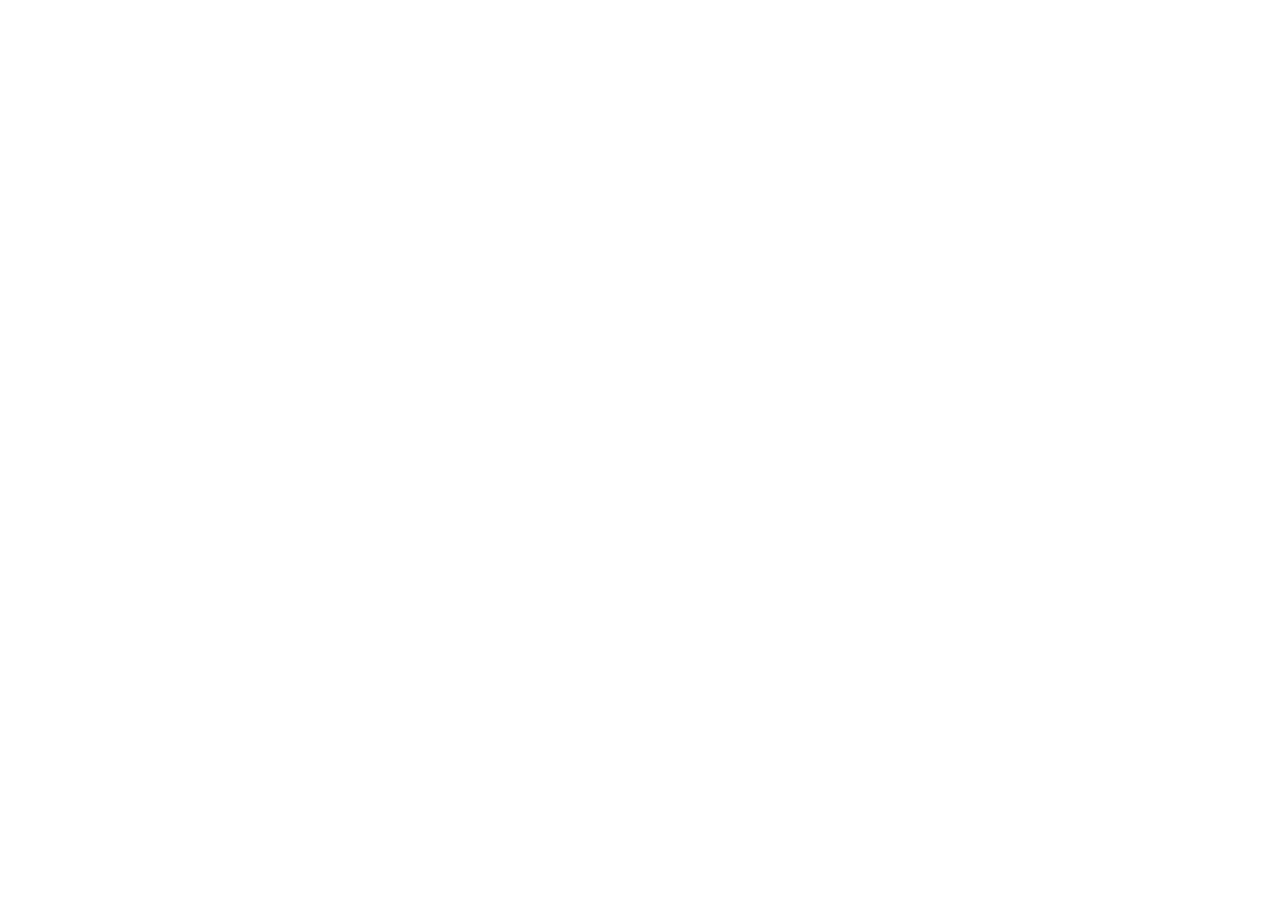
==== index.html @ 27f49786 "publish unchanged ginger landing pages" ====
<!doctype html>
<html lang="en">
  <head>
    <meta charset="UTF-8" />
    <meta name="viewport" content="width=device-width, initial-scale=1.0" />
    <meta name="theme-color" content="#f8f5ef" />
    <meta name="description" content="A little Ginger. A whole new connection. Discover people through Virtual Bars, break the ice with a virtual drink, and chat when the feeling is mutual." />
    <meta name="robots" content="noindex, nofollow" />
    <meta property="og:title" content="Ginger — A little spark. A real connection." />
    <meta property="og:description" content="Discover. Break the ice. Connect. A different way to meet people, made for your phone." />
    <meta property="og:type" content="website" />
    <link rel="icon" type="image/png" href="/brand/ginger-logo-v1.png" />
    <link rel="apple-touch-icon" href="/brand/ginger-logo-v1.png" />
    <title>Ginger — A little spark. A real connection.</title>
    <script type="module" crossorigin src="/assets/landing-E_qcwTYp.js"></script>
    <link rel="modulepreload" crossorigin href="/assets/landing-D39GTIyQ.js">
    <link rel="stylesheet" crossorigin href="/assets/landing-DTooMX7Y.css">
  </head>
  <body>
    <div id="root"></div>
    <noscript>This local launch preview needs JavaScript. Contact Ginger at jakelobl84@gmail.com.</noscript>
  </body>
</html>
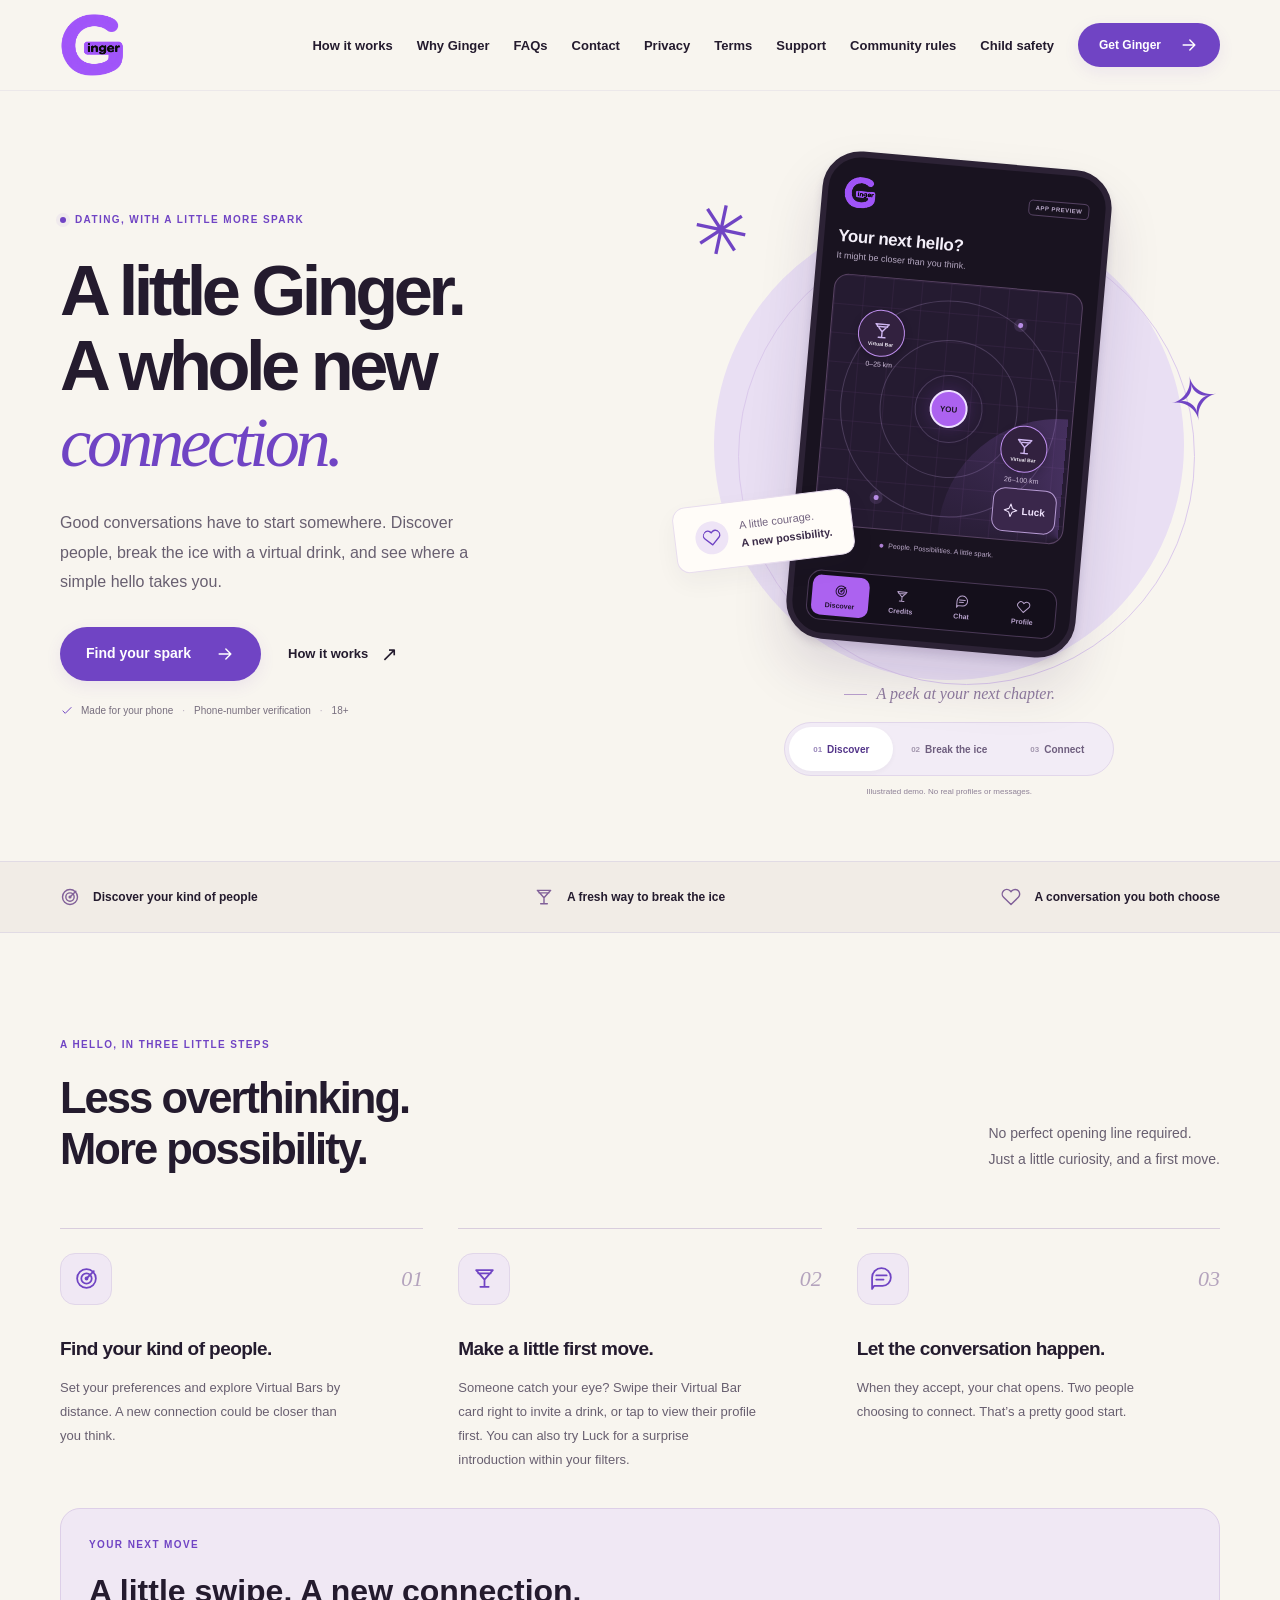
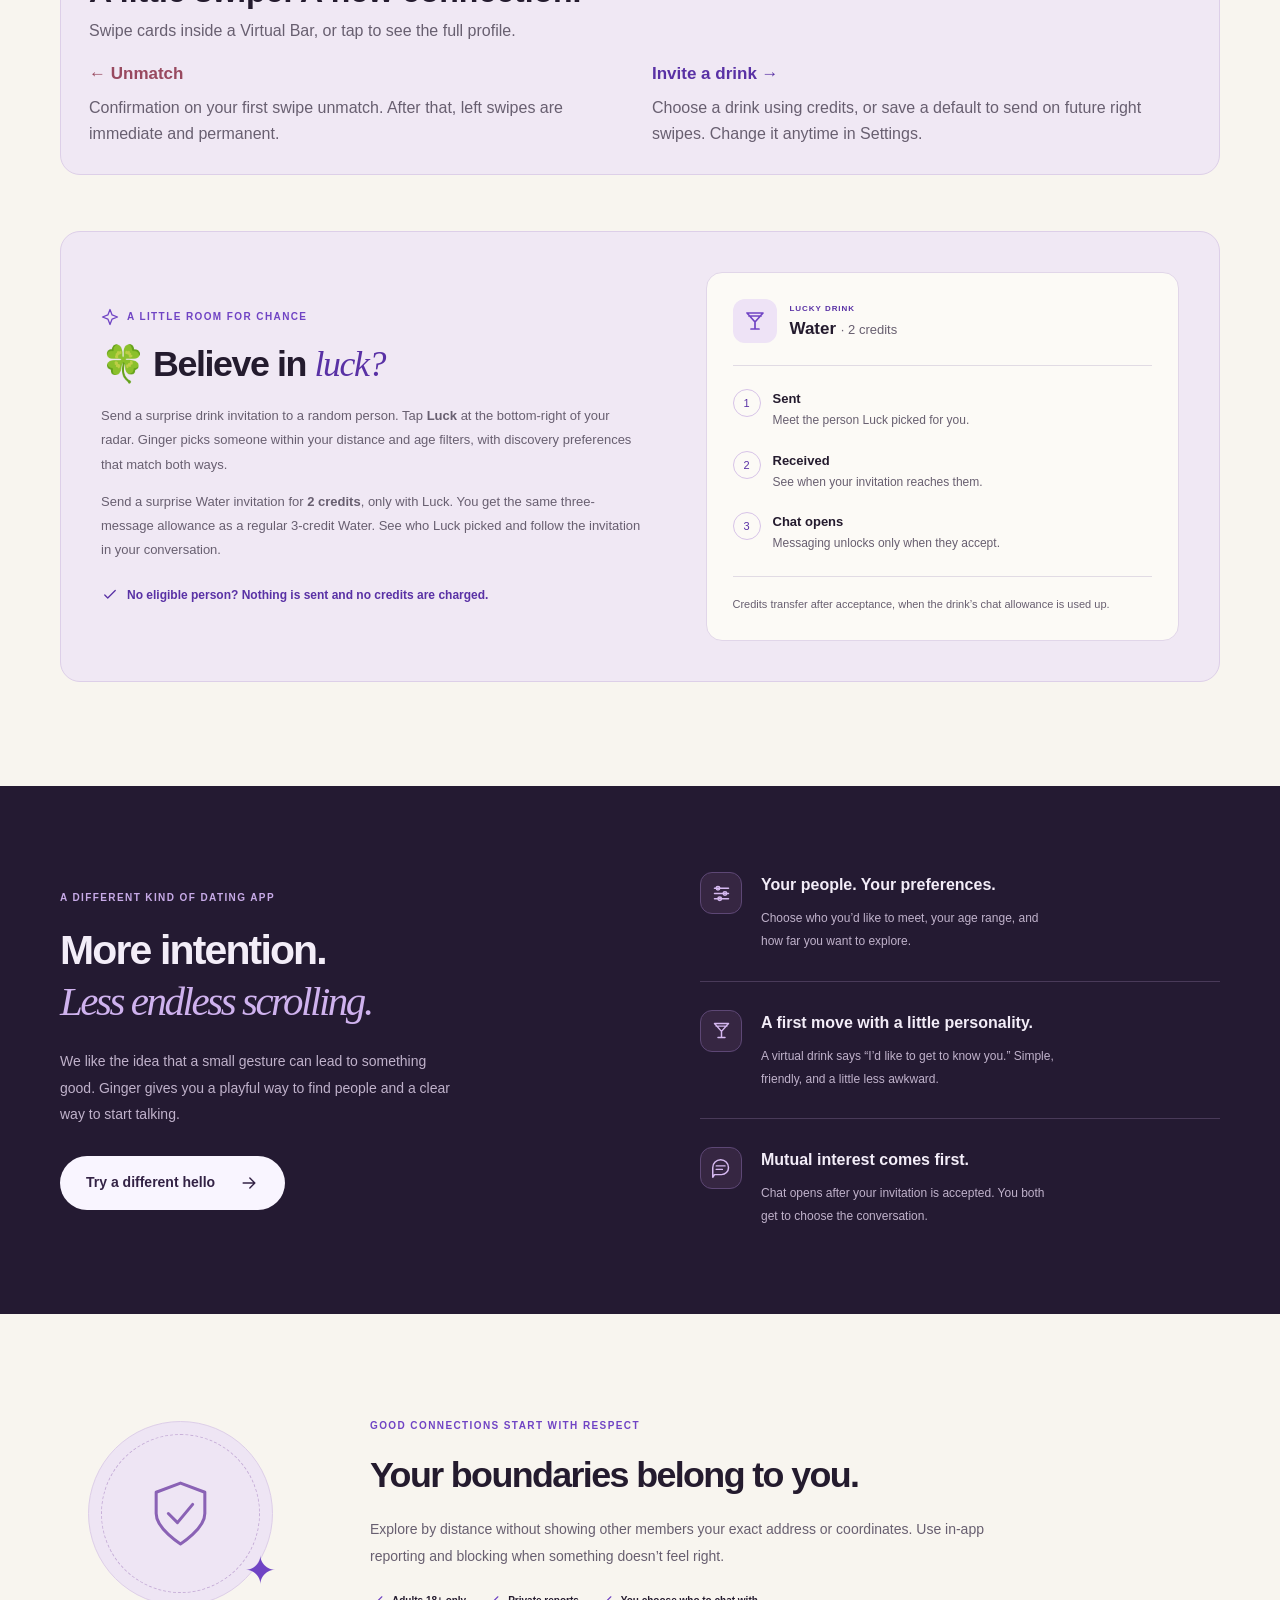
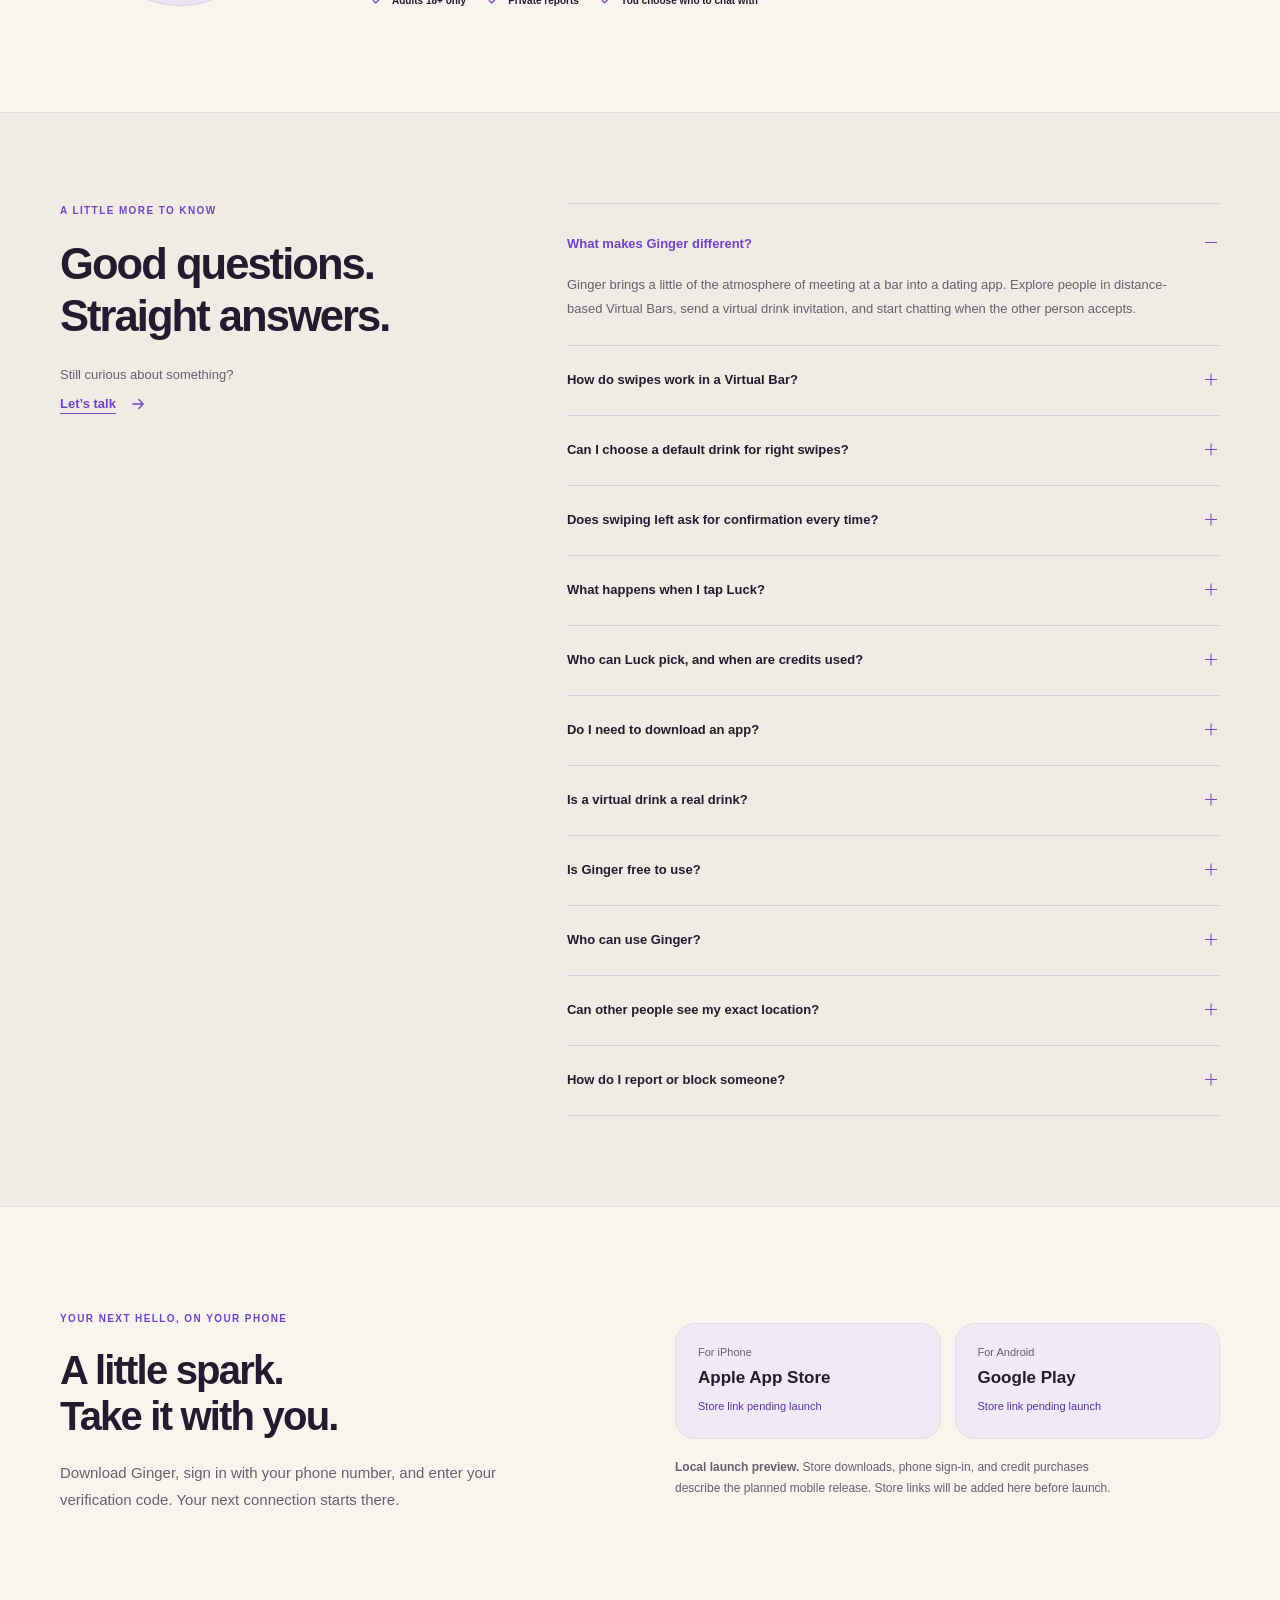
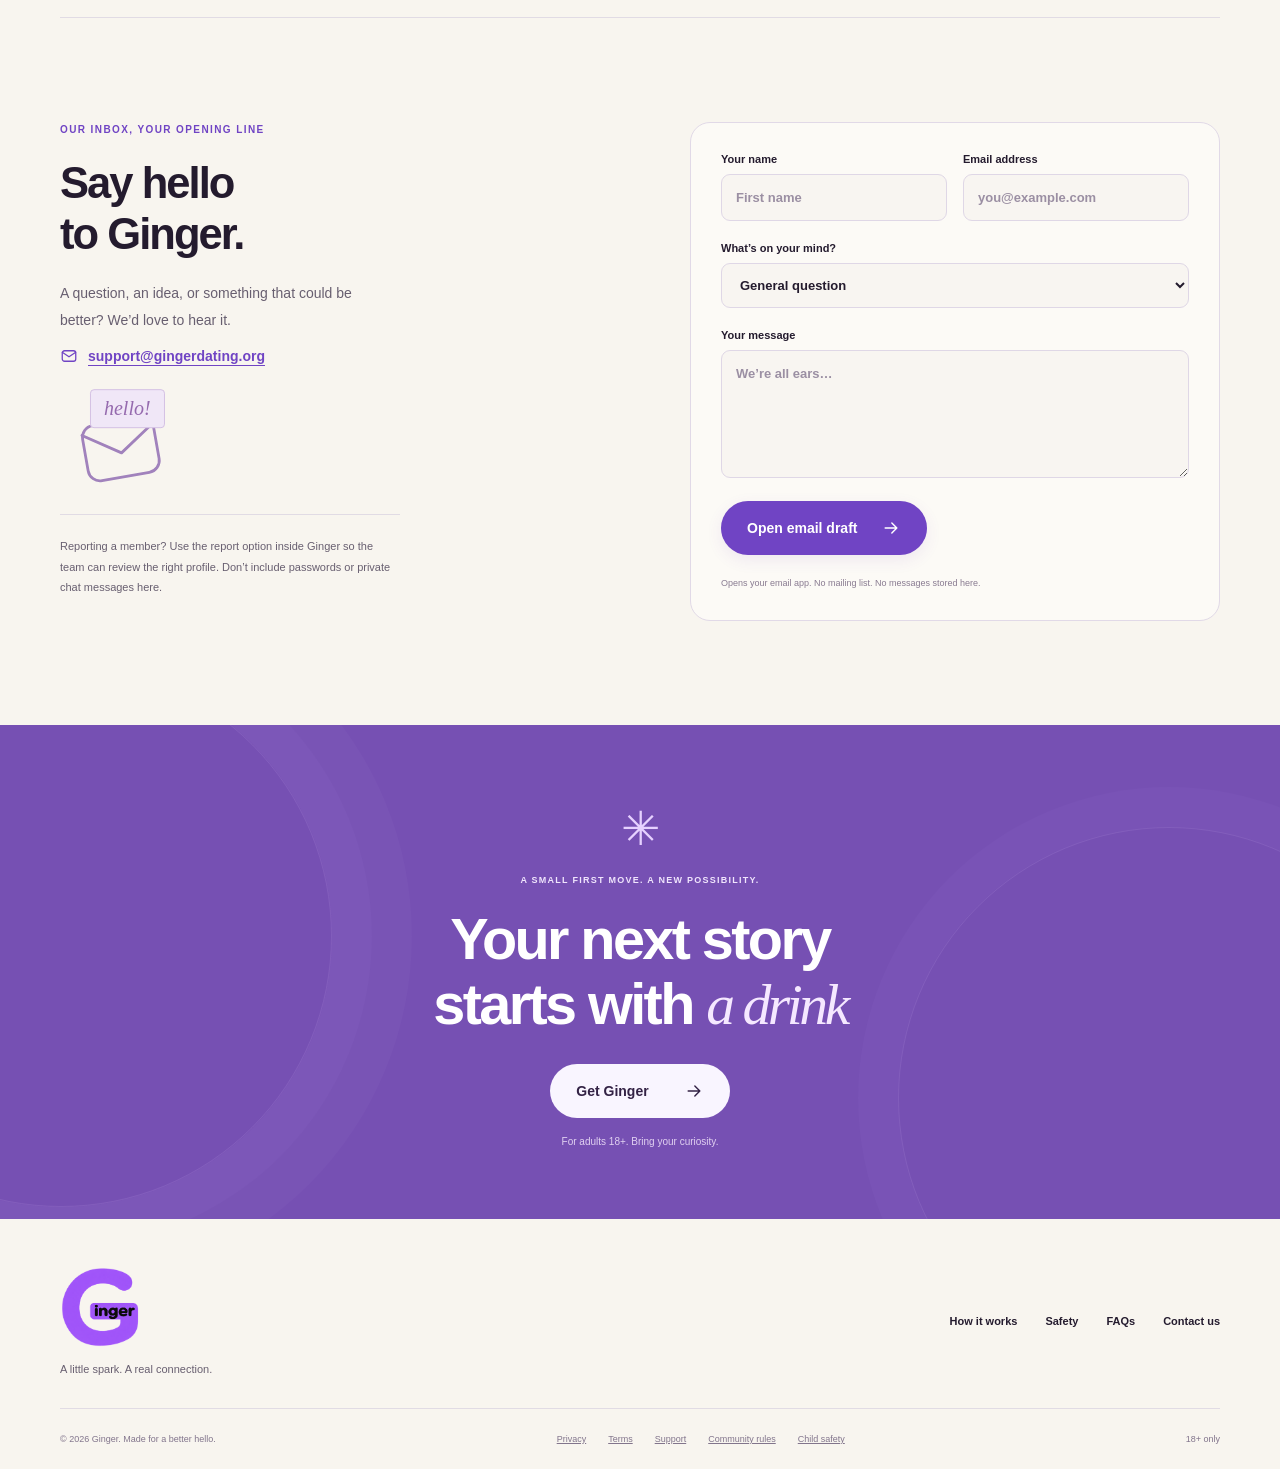
==== commit 41279afa: "publish support email on landing and policy pages" ====
--- a/index.html
+++ b/index.html
@@ -12,12 +12,12 @@
     <link rel="icon" type="image/png" href="/brand/ginger-logo-v1.png" />
     <link rel="apple-touch-icon" href="/brand/ginger-logo-v1.png" />
     <title>Ginger — A little spark. A real connection.</title>
-    <script type="module" crossorigin src="/assets/landing-E_qcwTYp.js"></script>
-    <link rel="modulepreload" crossorigin href="/assets/landing-D39GTIyQ.js">
+    <script type="module" crossorigin src="/assets/landing-k9-CSlGV.js"></script>
+    <link rel="modulepreload" crossorigin href="/assets/landing-Dc0mF144.js">
     <link rel="stylesheet" crossorigin href="/assets/landing-DTooMX7Y.css">
   </head>
   <body>
     <div id="root"></div>
-    <noscript>This local launch preview needs JavaScript. Contact Ginger at jakelobl84@gmail.com.</noscript>
+    <noscript>This local launch preview needs JavaScript. Contact Ginger at support@gingerdating.org.</noscript>
   </body>
 </html>
--- a/assets/landing-DTooMX7Y.css
+++ b/assets/landing-DTooMX7Y.css
@@ -0,0 +1 @@
+.ginger-logo{position:relative;display:inline-block;flex:0 0 auto;width:var(--ginger-logo-size, 48px);height:var(--ginger-logo-size, 48px);overflow:hidden;vertical-align:middle;line-height:0}.ginger-logo>img{position:absolute;left:-15.416667%;top:-15.9375%;display:block;width:130.625%;height:130.625%;max-width:none;object-fit:contain}:root{font-family:Inter,Segoe UI,Arial,sans-serif;color:#241b2e;background:#f8f5ef;font-synthesis:none;text-rendering:optimizeLegibility;-webkit-font-smoothing:antialiased;--paper: #f8f5ef;--ink: #241b2e;--muted: #685f70;--purple: #7044c4;--purple-dark: #5931a5;--line: #e1dbe4;--radius: 20px}*{box-sizing:border-box}html{scroll-behavior:smooth;scroll-padding-top:100px}body{margin:0;min-width:320px}button,input,select,textarea{font:inherit}button,a,input,select,textarea{-webkit-tap-highlight-color:transparent}button{cursor:pointer}button:disabled{opacity:.55;cursor:not-allowed}a{color:inherit}a,button{touch-action:manipulation}button,input,select,textarea,a{outline-offset:5px}:focus-visible{outline:3px solid #a36ee9}::selection{background:#ddc8f7;color:var(--ink)}h1,h2,h3,p{margin-top:0}.landing{overflow:clip}.container{width:min(1160px,calc(100% - 80px));margin-inline:auto}.icon{display:block;flex:0 0 auto;width:24px;height:24px}.sr-only{position:absolute;width:1px;height:1px;padding:0;margin:-1px;overflow:hidden;clip-path:inset(50%);white-space:nowrap;border:0}.skip-link{position:fixed;z-index:100;top:12px;left:12px;transform:translateY(-200%);padding:12px 20px;border-radius:10px;background:var(--purple);color:#fff}.skip-link:focus{transform:none}.site-header{position:sticky;top:0;z-index:30;background:#f8f5eff2;border-bottom:1px solid #e1dbe488;-webkit-backdrop-filter:blur(16px);backdrop-filter:blur(16px)}.header-inner{display:flex;align-items:center;justify-content:space-between;min-height:90px;gap:32px}.wordmark{display:inline-flex;align-items:center;flex:0 0 auto;width:max-content;--ginger-logo-size: 64px;text-decoration:none}.wordmark.footer-wordmark{--ginger-logo-size: 80px}.site-navigation{display:flex;align-items:center;gap:24px}.site-navigation>a:not(.button){font-size:13px;font-weight:600;text-decoration:none}.site-navigation>a:not(.button):hover,.site-footer a:hover{color:var(--purple)}.button{display:inline-flex;align-items:center;justify-content:center;gap:24px;min-height:54px;padding:15px 25px;border:1px solid transparent;border-radius:999px;font-size:14px;font-weight:700;line-height:1.2;text-decoration:none;transition:background .2s,transform .2s,box-shadow .2s}.button .icon{width:20px;height:20px}.button:hover:not(:disabled){transform:translateY(-2px)}.button-purple{background:var(--purple);color:#fff;box-shadow:0 5px 16px #7044c418}.button-purple:hover:not(:disabled){background:var(--purple-dark);box-shadow:0 8px 24px #7044c428}.button-light{background:#f9f5ff;color:#332245}.button-light:hover{background:#e8d9fc}.header-cta{min-height:44px;padding:11px 20px;font-size:12px;gap:18px}.menu-toggle{display:none;width:44px;height:44px;padding:10px;border:1px solid var(--line);border-radius:50%;background:transparent;color:var(--ink)}.eyebrow{display:block;margin-bottom:20px;color:var(--purple);font-size:10px;font-weight:800;line-height:1.6;letter-spacing:.14em}.hero{display:grid;grid-template-columns:1.05fr 1fr;align-items:center;gap:50px;min-height:770px;padding-block:68px 64px}.hero-copy{padding-bottom:28px}.hero-eyebrow{display:inline-flex;align-items:center;gap:9px;margin-bottom:25px}.hero-eyebrow>span{width:6px;height:6px;border-radius:50%;background:var(--purple);box-shadow:0 0 0 4px #7044c410}h1{margin-bottom:28px;font-size:clamp(48px,5.5vw,76px);font-weight:650;line-height:1.07;letter-spacing:-.064em}h1 em,.closing-inner h2 em,.why-copy h2 em{color:var(--purple);font-family:Georgia,Times New Roman,serif;font-weight:400;letter-spacing:-.06em}.hero-copy>p{max-width:430px;margin-bottom:30px;color:var(--muted);font-size:16px;line-height:1.85}.hero-actions{display:flex;align-items:center;flex-wrap:wrap;gap:27px}.text-link{display:inline-flex;align-items:center;gap:13px;font-size:13px;font-weight:700;line-height:1.5;text-underline-offset:5px}.hero-actions .text-link{text-decoration:none}.text-link:hover{color:var(--purple)}.text-link .icon{width:18px;height:18px}.hero-actions .text-link>span{font-size:20px;font-weight:400}.hero-footnote{display:flex;align-items:center;flex-wrap:wrap;gap:7px;margin-top:22px;color:#776e7e;font-size:10px;line-height:1.6}.hero-footnote .icon{width:14px;height:14px;color:var(--purple)}.hero-footnote>span{padding-inline:2px;color:#b9aebf}.preview-scene{position:relative;display:flex;flex-direction:column;align-items:center;isolation:isolate}.preview-scene:before{content:"";position:absolute;z-index:-2;width:470px;height:470px;max-width:115%;top:50px;border-radius:50%;background:#e9dff3}.preview-scene:after{content:"";position:absolute;z-index:-1;width:455px;height:455px;max-width:110%;top:60px;border:1px solid #dbc9ec;border-radius:50%;transform:translate(17px,8px)}.demo-phone{width:290px;padding:17px 14px 13px;border:6px solid #2c2235;border-radius:38px;background:#191320;color:#f4eff9;box-shadow:0 30px 55px #2d174e22,0 5px 8px #2d174e20;transform:rotate(5deg)}.demo-top{display:flex;align-items:center;justify-content:space-between;margin-bottom:19px;padding:2px 2px 0}.demo-wordmark{--ginger-logo-size: 32px}.demo-tag{padding:4px 6px;border:1px solid #554262;border-radius:5px;color:#bbaaca;font-size:6px;font-weight:700;letter-spacing:.08em}.demo-screen{min-height:332px}.demo-heading h3{margin-bottom:4px;font-size:17px;font-weight:650;letter-spacing:-.4px}.demo-heading p{margin-bottom:13px;color:#b5a8c1;font-size:9px}.demo-radar{position:relative;height:252px;overflow:hidden;border:1px solid #584363;border-radius:15px;background:linear-gradient(#50346040 1px,transparent 1px),linear-gradient(90deg,#50346040 1px,transparent 1px),#251b31;background-size:29px 29px}.demo-ring{position:absolute;top:50%;left:50%;aspect-ratio:1;border:1px solid #b098ca44;border-radius:50%;transform:translate(-50%,-50%)}.ring-one{width:68px}.ring-two{width:138px}.ring-three{width:217px}.demo-sweep{position:absolute;top:50%;left:50%;width:240px;height:240px;border-radius:50%;background:conic-gradient(transparent 250deg,#af75f33b 360deg);animation:demo-scan 9s linear infinite}@keyframes demo-scan{0%{transform:translate(-50%,-50%) rotate(0)}to{transform:translate(-50%,-50%) rotate(360deg)}}.demo-you{position:absolute;top:50%;left:50%;display:grid;place-items:center;width:38px;height:38px;border:2px solid #eee0ff;border-radius:50%;background:#ac62f0;color:#1e1329;font-size:8px;font-weight:900;transform:translate(-50%,-50%);box-shadow:0 0 20px #a855f73b}.demo-bar{position:absolute;display:flex;align-items:center;flex-direction:column;justify-content:center;width:47px;height:47px;border:1.5px solid #be8eed;border-radius:50%;background:#32213f;box-shadow:0 3px 8px #0003}.demo-bar .icon{width:20px;height:20px;color:#ceb6f0}.demo-bar b{font-size:5px}.demo-bar small{position:absolute;top:calc(100% + 5px);width:max-content;color:#d0c0dc;font-size:7px}.bar-one{top:32px;left:27px}.bar-two{right:22px;bottom:68px}.radar-dot{position:absolute;width:5px;height:5px;border-radius:50%;background:#b78ce5;box-shadow:0 0 0 4px #b78ce522}.dot-one{top:33px;right:57px}.dot-two{bottom:28px;left:57px}.demo-luck{position:absolute;right:8px;bottom:8px;display:inline-flex;align-items:center;justify-content:center;gap:4px;min-height:44px;padding:8px 10px;border:1px solid #b69ad3;border-radius:12px;background:#3a274b;color:#f1e4ff;font-size:10px;font-weight:700;text-decoration:none}.demo-luck:hover{background:#563772}.demo-luck .icon{width:15px;height:15px}.demo-hint{display:flex;align-items:center;justify-content:center;gap:5px;margin-top:12px;color:#baa8c8;font-size:7px}.demo-hint>span{width:4px;height:4px;border-radius:50%;background:#ad7fd3}.demo-nav{display:grid;grid-template-columns:repeat(4,1fr);gap:4px;padding:4px;margin-top:12px;border:1px solid #4a3956;border-radius:14px;background:#140f1b}.demo-nav>span{display:flex;flex-direction:column;align-items:center;justify-content:center;gap:4px;height:40px;color:#b9a4ce;font-size:7px;font-weight:650}.demo-nav .icon{width:14px;height:14px}.demo-nav .selected{border-radius:9px;background:#ac62f0;color:#21132e}.scene-note{position:absolute;top:338px;left:-5px;z-index:2;display:flex;align-items:center;gap:12px;padding:14px 20px;border:1px solid #e8ddee;border-radius:13px;background:#fffcf8;box-shadow:0 10px 24px #3322420c;color:#71617e;font-size:11px;line-height:1.65;transform:rotate(-7deg)}.scene-note>.icon{width:33px;height:33px;padding:7px;border-radius:50%;background:#eee4f6;color:var(--purple)}.scene-note b{color:#3b2b48;font-weight:650}.scene-spark{position:absolute;z-index:2;color:var(--purple);font-family:Georgia,serif}.scene-spark-one{top:31px;left:13px;font-size:68px;transform:rotate(12deg)}.scene-spark-two{top:204px;right:1px;font-size:60px;transform:rotate(-12deg)}.preview-caption{position:relative;display:flex;align-items:center;justify-content:center;gap:10px;margin-top:36px;color:#8a769a;font-family:Georgia,serif;font-size:16px;font-style:italic}.caption-line{width:23px;height:1px;background:#b59cc9}.preview-controls{display:grid;grid-template-columns:repeat(3,minmax(0,1fr));gap:4px;width:100%;max-width:330px;margin-top:19px;padding:4px;border:1px solid #e2d7eb;border-radius:999px;background:#f2ecf6}.preview-controls button{display:flex;align-items:center;justify-content:center;gap:5px;min-width:0;min-height:44px;padding:8px 4px;border:0;border-radius:999px;background:transparent;color:#6e5e7e;font-size:10px;font-weight:650}.preview-controls button>span{opacity:.6;font-size:8px}.preview-controls button[aria-pressed=true]{background:#fff;color:#53358a;box-shadow:0 2px 5px #39234b0b}.demo-disclaimer{margin-top:11px;color:#8e8197;font-size:8px}.demo-invite,.demo-chat{display:flex;flex-direction:column;align-items:center;min-height:332px;padding-top:6px;text-align:center}.demo-avatar{position:relative;display:grid;place-items:center;width:65px;height:65px;margin-bottom:12px;border:1px solid #b692ce;border-radius:22px;background:#694d80;color:#f4e4ff;font-family:Georgia,serif;font-size:39px}.demo-avatar>span{position:absolute;right:-9px;bottom:-8px;display:grid;place-items:center;width:24px;height:24px;border:2px solid #191320;border-radius:50%;background:#c3a3e7;color:#39274a;font-size:17px}.demo-invite>small,.demo-chat>small{margin-bottom:9px;color:#bda4d2;font-size:7px;letter-spacing:.1em}.demo-invite h3,.demo-chat h3{margin-bottom:8px;font-size:15px}.demo-invite p,.demo-chat p{color:#b5a8c1;font-size:10px;line-height:1.7}.demo-drink{display:flex;align-items:center;gap:12px;width:100%;padding:15px 12px;margin-bottom:14px;border:1px solid #655078;border-radius:13px;background:#2f203e;text-align:left}.demo-drink>.icon{width:30px;height:30px;color:#c5a1eb}.demo-drink b{display:block;margin-bottom:4px;font-size:10px}.demo-drink small{color:#bdaacb;font-size:8px}.demo-action{display:flex;align-items:center;justify-content:center;gap:10px;width:100%;min-height:38px;border:0;border-radius:10px;background:#ac62f0;color:#24132e;font-size:10px;font-weight:750}.demo-action .icon{width:16px;height:16px}.demo-match{display:grid;place-items:center;width:47px;height:47px;margin-bottom:15px;border-radius:50%;background:#3c3250;color:#cfb0ed}.demo-bubble{align-self:flex-start;max-width:88%;padding:12px;margin-top:9px;border-radius:12px 12px 12px 3px;background:#3a2c48;color:#e6d8ef;font-size:9px;line-height:1.6;text-align:left}.demo-bubble span{color:#c7a1eb}.demo-bubble.outgoing{align-self:flex-end;border-radius:12px 12px 3px;background:#a362e7;color:#21132c}.intro-strip{padding-block:25px;border-block:1px solid var(--line);background:#f1ece6}.intro-strip>div{display:flex;align-items:center;justify-content:space-between;gap:24px}.intro-strip span{display:flex;align-items:center;gap:13px;font-size:12px;font-weight:600}.intro-strip .icon{width:20px;height:20px;color:#816099}.section{padding-block:104px}.section-heading{display:flex;justify-content:space-between;align-items:end;gap:40px;margin-bottom:52px}h2{margin-bottom:20px;font-size:clamp(32px,3.4vw,46px);font-weight:600;line-height:1.18;letter-spacing:-.045em}.section-heading h2{margin-bottom:0}.section-heading>p{margin-bottom:4px;color:var(--muted);font-size:14px;line-height:1.8}.steps-grid{display:grid;grid-template-columns:repeat(3,minmax(0,1fr));gap:35px}.step-card{padding-top:24px;border-top:1px solid #d9cddd}.step-top{display:flex;align-items:center;justify-content:space-between;margin-bottom:30px}.step-icon{display:grid;place-items:center;width:52px;height:52px;border:1px solid #e1d6e9;border-radius:15px;background:#f0e8f4;color:var(--purple)}.step-icon .icon{width:25px;height:25px}.step-number{color:#b4a3bd;font-family:Georgia,serif;font-size:22px;font-style:italic}.step-card h3{max-width:260px;margin-bottom:13px;font-size:19px;font-weight:650;line-height:1.5;letter-spacing:-.03em}.step-card p{max-width:300px;margin-bottom:0;color:var(--muted);font-size:13px;line-height:1.85}.luck-feature{display:grid;grid-template-columns:1.15fr 1fr;gap:60px;align-items:center;margin-top:56px;padding:40px;border:1px solid #ddcfe8;border-radius:var(--radius);background:#f0e8f4}.luck-copy .eyebrow{display:flex;align-items:center;gap:8px;margin-bottom:16px}.luck-copy .eyebrow .icon{width:18px;height:18px}.luck-copy h3{margin-bottom:18px;font-size:clamp(27px,2.8vw,36px);font-weight:600;line-height:1.25;letter-spacing:-.04em}.luck-copy h3 em{color:var(--purple-dark);font-family:Georgia,Times New Roman,serif;font-weight:400}.luck-copy>p{color:var(--muted);font-size:13px;line-height:1.85}.luck-copy>.luck-reassurance{display:flex;align-items:start;gap:8px;margin:22px 0 0;color:var(--purple-dark);font-size:12px;font-weight:600}.luck-reassurance .icon{width:18px;height:18px;margin-top:2px}.luck-journey{padding:26px;border:1px solid #e1d6e9;border-radius:16px;background:#fcfaf6}.luck-drink{display:flex;align-items:center;gap:13px;padding-bottom:22px;border-bottom:1px solid var(--line)}.luck-drink>span{display:grid;place-items:center;width:44px;height:44px;border-radius:12px;background:#eee3f6;color:var(--purple)}.luck-drink small{display:block;margin-bottom:6px;color:var(--purple-dark);font-size:8px;font-weight:750;letter-spacing:.12em}.luck-drink h4{margin:0;font-size:17px;font-weight:650}.luck-drink h4 span{color:var(--muted);font-size:13px;font-weight:500;white-space:nowrap}.luck-journey ol{display:grid;gap:20px;margin:23px 0;padding:0;list-style:none}.luck-journey li{display:flex;align-items:start;gap:12px}.luck-journey li>span{display:grid;flex:0 0 auto;place-items:center;width:28px;height:28px;border:1px solid #d7c3e8;border-radius:50%;color:var(--purple-dark);font-size:11px}.luck-journey li h4{margin:2px 0 5px;font-size:13px;font-weight:650}.luck-journey li p{margin:0;color:var(--muted);font-size:12px;line-height:1.6}.luck-credit-note{margin:0;padding-top:18px;border-top:1px solid var(--line);color:var(--muted);font-size:11px;line-height:1.75}.why-section{padding-block:86px;background:#241a32;color:#f3edf8}.why-grid{display:grid;grid-template-columns:1fr 1fr;gap:120px;align-items:center}.why-copy .eyebrow{color:#c7aae7}.why-copy h2{font-size:clamp(31px,3.2vw,44px)}.why-copy h2 em{color:#cfb2ee;line-height:1.3}.why-copy>p{max-width:405px;margin-bottom:28px;color:#c0b2cb;font-size:14px;line-height:1.9}.benefit-list article{display:flex;align-items:start;gap:19px;padding-block:28px;border-bottom:1px solid #493a59}.benefit-list article:first-child{padding-top:0}.benefit-list article:last-child{padding-bottom:0;border-bottom:0}.benefit-list article>span{display:grid;flex:0 0 auto;place-items:center;width:42px;height:42px;border:1px solid #5d4775;border-radius:12px;background:#362642;color:#d6b9f1}.benefit-list article>span .icon{width:21px;height:21px}.benefit-list h3{margin:1px 0 10px;font-size:16px;font-weight:650;line-height:1.5}.benefit-list p{max-width:300px;margin-bottom:0;color:#c0b2cb;font-size:12px;line-height:1.9}.safety-section{display:grid;grid-template-columns:240px 1fr;align-items:center;gap:70px}.safety-symbol{position:relative;display:grid;place-items:center;width:185px;height:185px;margin-inline:auto;border:1px solid #ddcee8;border-radius:50%;background:#eee5f4}.safety-symbol:before{content:"";position:absolute;inset:12px;border:1px dashed #c7afd8;border-radius:50%}.safety-symbol>.icon{width:73px;height:73px;color:#8a62b5;stroke-width:1}.safety-symbol>span{position:absolute;right:-5px;bottom:12px;color:var(--purple);font-size:39px}.safety-section h2{font-size:clamp(28px,2.8vw,37px)}.safety-section p{max-width:620px;color:var(--muted);font-size:14px;line-height:1.9}.safety-points{display:flex;flex-wrap:wrap;gap:20px;margin-top:24px}.safety-points>span{display:flex;align-items:center;gap:7px;font-size:10px;font-weight:650}.safety-points .icon{width:15px;height:15px;color:var(--purple)}.faq-section{padding-block:90px;border-block:1px solid var(--line);background:#f0ebe4}.faq-grid{display:grid;grid-template-columns:.85fr 1.3fr;gap:80px}.faq-intro>p{color:var(--muted);font-size:13px;line-height:2}.faq-intro .text-link{margin-top:6px;color:var(--purple)}.faq-list details{border-bottom:1px solid #d9cfdc}.faq-list details:first-child{border-top:1px solid #d9cfdc}.faq-list summary{display:flex;align-items:center;justify-content:space-between;gap:24px;min-height:69px;padding-block:22px;list-style:none;font-size:13px;font-weight:650;line-height:1.5;cursor:pointer}.faq-list summary::-webkit-details-marker{display:none}.faq-toggle{position:relative;flex:0 0 auto;width:18px;height:18px;color:var(--purple)}.faq-toggle:before,.faq-toggle:after{content:"";position:absolute;top:8px;left:3px;width:12px;height:1px;background:currentColor}.faq-toggle:after{transform:rotate(90deg);transition:transform .2s}.faq-list details[open] .faq-toggle:after{transform:rotate(0)}.faq-list details[open] summary{padding-bottom:13px;color:var(--purple)}.faq-list details>p{padding-right:36px;margin-bottom:23px;color:var(--muted);font-size:13px;line-height:1.85}.contact-grid{display:grid;grid-template-columns:1fr 1fr;gap:100px}.contact-copy>p{max-width:330px;color:var(--muted);font-size:14px;line-height:1.9}.contact-address{display:inline-flex;align-items:center;gap:10px;max-width:100%;color:var(--purple);font-size:14px;font-weight:650;overflow-wrap:anywhere;text-underline-offset:4px}.contact-address .icon{width:18px;height:18px}.contact-illustration{position:relative;display:grid;place-items:center;width:100px;height:86px;margin:32px 0 27px 10px;transform:rotate(-10deg)}.contact-illustration>.icon{width:96px;height:96px;stroke-width:.7;color:#a182bc}.contact-illustration>span{position:absolute;top:-10px;left:26px;padding:7px 13px;border:1px solid #d4c1e4;border-radius:4px;background:#f0e7f7;color:#956aae;font-family:Georgia,serif;font-size:20px;font-style:italic;transform:rotate(10deg)}.contact-copy>.contact-safety{max-width:340px;margin-top:25px;padding-top:21px;border-top:1px solid var(--line);font-size:11px;line-height:1.85}.contact-form{display:flex;flex-direction:column;align-items:stretch;gap:21px;padding:30px;border:1px solid #e1d9e7;border-radius:var(--radius);background:#fcfaf6}.contact-form label{display:flex;flex-direction:column;gap:9px;min-width:0;font-size:11px;font-weight:650}.form-row{display:grid;grid-template-columns:repeat(2,minmax(0,1fr));gap:16px}.contact-form input,.contact-form select,.contact-form textarea{width:100%;min-width:0;padding:13px 14px;border:1px solid #dfd7e6;border-radius:9px;background:#f8f5f1;color:var(--ink);font-size:13px;line-height:1.5}.contact-form input::placeholder,.contact-form textarea::placeholder{color:#9b8fa3}.contact-form textarea{min-height:128px;resize:vertical}.contact-form>.button{align-self:flex-start;margin-top:2px}.contact-form>small{color:#897b91;font-size:9px;line-height:1.6}.contact-form>p{margin-bottom:0;font-size:11px;line-height:1.7}.contact-preview-note{padding:12px;border:1px dashed #c7abd9;border-radius:9px;color:#756281;background:#f3ecf7}.form-status{padding:14px;border:1px solid #aabdac;border-radius:10px;background:#eaf2e9;color:#3c5a43}.closing-section{position:relative;padding-block:80px 72px;overflow:hidden;background:#7650b3;color:#fff;text-align:center}.closing-section:before,.closing-section:after{content:"";position:absolute;pointer-events:none;width:540px;height:540px;border:1px solid #ccb0ef24;border-radius:50%}.closing-section:before{top:-60px;left:-210px;box-shadow:0 0 0 40px #ccb0ef09,0 0 0 80px #ccb0ef08}.closing-section:after{bottom:-150px;right:-160px;box-shadow:0 0 0 40px #ccb0ef09}.closing-inner{position:relative;z-index:1}.closing-spark{display:block;margin-bottom:21px;color:#e6d1ff;font-size:47px;line-height:1}.closing-inner>.eyebrow{margin-bottom:19px;color:#f0e5fd;font-size:9px}.closing-inner h2{margin-bottom:27px;font-size:clamp(39px,4.5vw,60px);line-height:1.13}.closing-inner h2 em{color:#f5e8ff}.closing-inner .button{gap:35px}.closing-inner>small{display:block;margin-top:18px;color:#e1d1f1;font-size:10px}.site-footer{padding-block:48px 23px}.footer-top{display:flex;justify-content:space-between;align-items:center;gap:32px;padding-bottom:33px}.footer-wordmark{font-size:29px}.footer-wordmark>span{font-size:19px}.footer-top p{margin:12px 0 0;color:var(--muted);font-size:11px}.footer-top nav{display:flex;flex-wrap:wrap;gap:28px}.footer-top nav a{font-size:11px;font-weight:600;text-decoration:none}.footer-bottom{display:flex;align-items:center;justify-content:space-between;gap:25px;padding-top:23px;border-top:1px solid var(--line);color:#82758c;font-size:9px;line-height:1.6}.footer-bottom>div{display:flex;flex-wrap:wrap;gap:22px}.download-section{display:grid;grid-template-columns:1fr 1fr;align-items:center;gap:70px;border-bottom:1px solid var(--line)}.download-section h2{margin-bottom:20px;font-size:40px;line-height:1.15;letter-spacing:-.045em}.download-section>div>p{max-width:440px;margin-bottom:0;color:var(--muted);font-size:15px;line-height:1.8}.store-links{display:grid;grid-template-columns:repeat(2,minmax(0,1fr));gap:14px}.store-link{display:flex;flex-direction:column;gap:10px;padding:22px;border:1px solid var(--line);border-radius:var(--radius);background:#f0eaf6;text-decoration:none}a.store-link:hover{border-color:var(--purple);background:#e8d9fc}.store-link small{color:var(--muted);font-size:11px}.store-link strong{font-size:17px}.store-link>span{color:var(--purple-dark);font-size:11px;line-height:1.6}.download-options .launch-preview-note{margin:18px 0 0;font-size:12px;line-height:1.8;color:var(--muted)}.legal-main{padding-block:65px 85px}.legal-heading{max-width:790px;margin-bottom:32px}.legal-heading h1{font-size:clamp(38px,5.5vw,64px);margin-bottom:20px}.legal-heading>p{color:var(--muted);font-size:18px;line-height:1.7}.legal-date{color:var(--muted);font-size:12px;line-height:1.7}.legal-notice{padding:25px 30px;margin-bottom:45px;border:1px solid #d3bde5;border-radius:var(--radius);background:#f0eaf6}.legal-notice h2{margin-bottom:10px;font-size:19px}.legal-notice p{max-width:950px;color:#55445f;font-size:13px;line-height:1.8}.legal-notice p:last-child{margin-bottom:0}.legal-layout{display:grid;grid-template-columns:245px minmax(0,1fr);gap:65px;align-items:start}.legal-contents{position:sticky;top:118px;max-height:calc(100dvh - 140px);overflow-y:auto;padding:4px 12px 8px 4px}.legal-contents h2{margin-bottom:15px;font-size:14px}.legal-contents a{display:flex;align-items:center;min-height:44px;padding-block:9px;color:var(--muted);font-size:12px;line-height:1.6;text-decoration:none}.legal-contents a:hover{color:var(--purple);text-decoration:underline;text-underline-offset:4px}.legal-contents a.legal-contents-contact{color:var(--purple);margin-top:12px;border-top:1px solid var(--line)}.legal-body{min-width:0;max-width:750px}.legal-body section{padding-bottom:30px;margin-bottom:30px;border-bottom:1px solid var(--line)}.legal-body h2{margin-bottom:20px;font-size:23px;line-height:1.4;letter-spacing:-.025em}.legal-body p,.legal-body li{color:#554b5d;font-size:15px;line-height:1.9;overflow-wrap:anywhere}.legal-body ul{margin:0 0 22px;padding-left:22px}.legal-body li+li{margin-top:14px}.legal-body p:last-child{margin-bottom:0}.legal-contact a{color:var(--purple-dark);text-underline-offset:4px}.legal-contact span{display:block;margin-top:3px;color:var(--muted);font-size:12px}.legal-page .site-footer{padding-block:25px}.legal-page .footer-bottom{font-size:12px}@media(min-width:1500px){.hero{min-height:820px}}@media(max-width:1050px){.container{width:calc(100% - 64px)}.site-navigation{gap:16px}.site-navigation>a:not(.button){font-size:12px}.header-inner{gap:20px}.download-section{gap:35px}.store-link{padding:18px}.store-link strong{font-size:15px}.legal-layout{grid-template-columns:200px minmax(0,1fr);gap:35px}.hero{gap:30px;min-height:740px}.hero-copy>p{font-size:14px}.hero-actions{gap:20px}.hero-actions .button{padding-inline:21px}.scene-note{left:-20px;top:350px;padding:12px 15px}.scene-spark-one{left:-15px;font-size:53px}.scene-spark-two{right:-10px;font-size:50px}.why-grid{gap:64px}.contact-grid{gap:60px}.safety-section{grid-template-columns:180px 1fr;gap:45px}.faq-grid{gap:45px}}@media(max-width:900px){.header-inner{min-height:76px}.wordmark{--ginger-logo-size: 52px}.menu-toggle{display:block}.site-navigation{position:absolute;top:calc(100% - 1px);left:0;right:0;display:none;padding:20px 24px 24px;border-bottom:1px solid var(--line);background:var(--paper);box-shadow:0 15px 18px #241b2e08}.site-navigation.is-open{display:flex;align-items:stretch;flex-direction:column;gap:0}.site-navigation>a:not(.button){padding:15px 0}.site-navigation .header-cta{margin-top:12px}}@media(max-width:800px){.container{width:calc(100% - 48px)}.download-section{grid-template-columns:1fr;gap:30px}.download-section>div>p{max-width:none}.legal-main{padding-block:45px 60px}.legal-layout{grid-template-columns:1fr;gap:35px}.legal-contents{position:static;max-height:none;border-bottom:1px solid var(--line);padding-bottom:20px}.hero{grid-template-columns:1fr;gap:35px;padding-block:60px 47px}.hero-copy{padding-bottom:0;text-align:center}h1{font-size:clamp(51px,8.4vw,70px)}.hero-copy>p{max-width:470px;margin-inline:auto;font-size:15px}.hero-eyebrow{font-size:9px}.hero-actions,.hero-footnote{justify-content:center}.preview-scene{width:min(480px,100%);margin-inline:auto;padding-top:15px}.scene-note{left:0}.scene-spark-one{left:3px}.scene-spark-two{right:0}.intro-strip{padding-block:19px}.intro-strip>div{justify-content:center;flex-wrap:wrap;gap:20px 28px}.intro-strip span{font-size:10px}.intro-strip .icon{width:17px;height:17px}.section{padding-block:72px}.section-heading{align-items:start;flex-direction:column;gap:22px;margin-bottom:35px}.steps-grid{gap:24px}.step-card h3{font-size:17px}.step-card p{font-size:12px}.luck-feature{grid-template-columns:1fr;gap:28px;padding:30px}.why-grid{grid-template-columns:1fr;gap:45px}.why-copy>p{max-width:480px}.why-section{padding-block:65px}.benefit-list p{max-width:500px}.safety-section{grid-template-columns:140px 1fr;gap:35px}.safety-symbol{width:133px;height:133px}.safety-symbol>.icon{width:52px;height:52px}.safety-points{gap:13px}.faq-section{padding-block:65px}.faq-grid{grid-template-columns:1fr;gap:24px}.faq-intro>p br{display:none}.faq-intro .text-link{margin-left:5px}.contact-grid{grid-template-columns:1fr;gap:35px}.contact-copy>p,.contact-copy>.contact-safety{max-width:100%}.contact-illustration,.contact-copy h2 br{display:none}.footer-bottom{align-items:start;flex-wrap:wrap;gap:15px}}@media(max-width:520px){.container{width:calc(100% - 40px)}.hero{padding-top:45px}h1{margin-bottom:24px;font-size:clamp(43px,10.2vw,55px)}.hero-eyebrow{font-size:8px;letter-spacing:.1em}.hero-copy>p{max-width:340px;font-size:14px}.hero-actions{gap:20px}.hero-actions .button{min-height:51px;padding-inline:20px;font-size:12px;gap:17px}.hero-actions .text-link{font-size:12px}.hero-footnote{gap:5px;font-size:8px}.demo-phone{width:268px;transform:rotate(3deg)}.demo-top{margin-bottom:14px}.demo-screen,.demo-invite,.demo-chat{min-height:332px}.demo-radar{height:244px}.preview-scene:before{height:350px;top:75px}.preview-scene:after{height:348px;top:84px}.scene-spark-one{top:14px;left:-3px;font-size:43px}.scene-spark-two{top:210px;right:-10px;font-size:39px}.scene-note{top:357px;left:-4px;gap:8px;padding:10px 12px;font-size:9px}.scene-note>.icon{width:27px;height:27px;padding:6px}.preview-caption{margin-top:29px;font-size:14px}.preview-controls button{padding:8px 3px;gap:4px}.intro-strip>div{flex-direction:column;align-items:start;gap:15px;padding-inline:10px}.section{padding-block:60px}h2{font-size:32px}.eyebrow{margin-bottom:15px;font-size:8px}.steps-grid{grid-template-columns:1fr;gap:28px}.step-top{margin-bottom:17px}.step-card h3{max-width:none;font-size:19px}.step-card p{max-width:none;font-size:13px}.luck-feature{margin-top:36px;padding:24px 19px}.luck-journey{padding:20px 16px}.why-copy h2{font-size:32px}.why-copy>p{font-size:13px}.benefit-list article{gap:15px}.benefit-list h3{font-size:14px}.safety-section{grid-template-columns:1fr;gap:30px}.safety-symbol{margin-inline:0}.safety-section h2{font-size:30px}.safety-section p{font-size:13px}.safety-points{align-items:start;flex-direction:column}.faq-list summary{font-size:12px}.faq-list details>p{padding-right:15px;font-size:12px}.contact-form{gap:20px;padding:22px 19px}.form-row{grid-template-columns:1fr;gap:20px}.contact-form input,.contact-form select,.contact-form textarea{font-size:16px}.contact-form>.button{width:100%;font-size:13px}.closing-section{padding-block:60px}.closing-inner h2{font-size:43px}.footer-top{align-items:start;flex-direction:column;gap:26px}.footer-top nav{gap:23px}.footer-bottom{gap:18px}.footer-bottom>span:first-child{width:100%}.download-section h2{font-size:32px}.store-links{grid-template-columns:1fr}.legal-notice{padding:22px}.legal-heading>p{font-size:16px}.legal-body h2{font-size:21px}}@media(prefers-reduced-motion:reduce){html{scroll-behavior:auto}*,*:before,*:after{animation:none!important;transition:none!important}.demo-sweep{transform:translate(-50%,-50%)}}.swipe-feature{margin-top:36px;padding:28px;border:1px solid #ddcfe8;border-radius:var(--radius);background:#f0e8f4}.swipe-feature h3{margin:8px 0;font-size:clamp(23px,3vw,32px)}.swipe-feature p{color:var(--muted);line-height:1.6}.swipe-feature-directions{display:grid;grid-template-columns:repeat(2,minmax(0,1fr));gap:24px}.swipe-feature-directions p{display:grid;gap:8px;margin-bottom:0}.swipe-feature-directions b{color:var(--purple-dark);font-size:17px}.swipe-feature-directions p:first-child b{color:#98495f}@media(max-width:520px){.swipe-feature{padding:22px}.swipe-feature-directions{grid-template-columns:1fr;gap:8px}}
